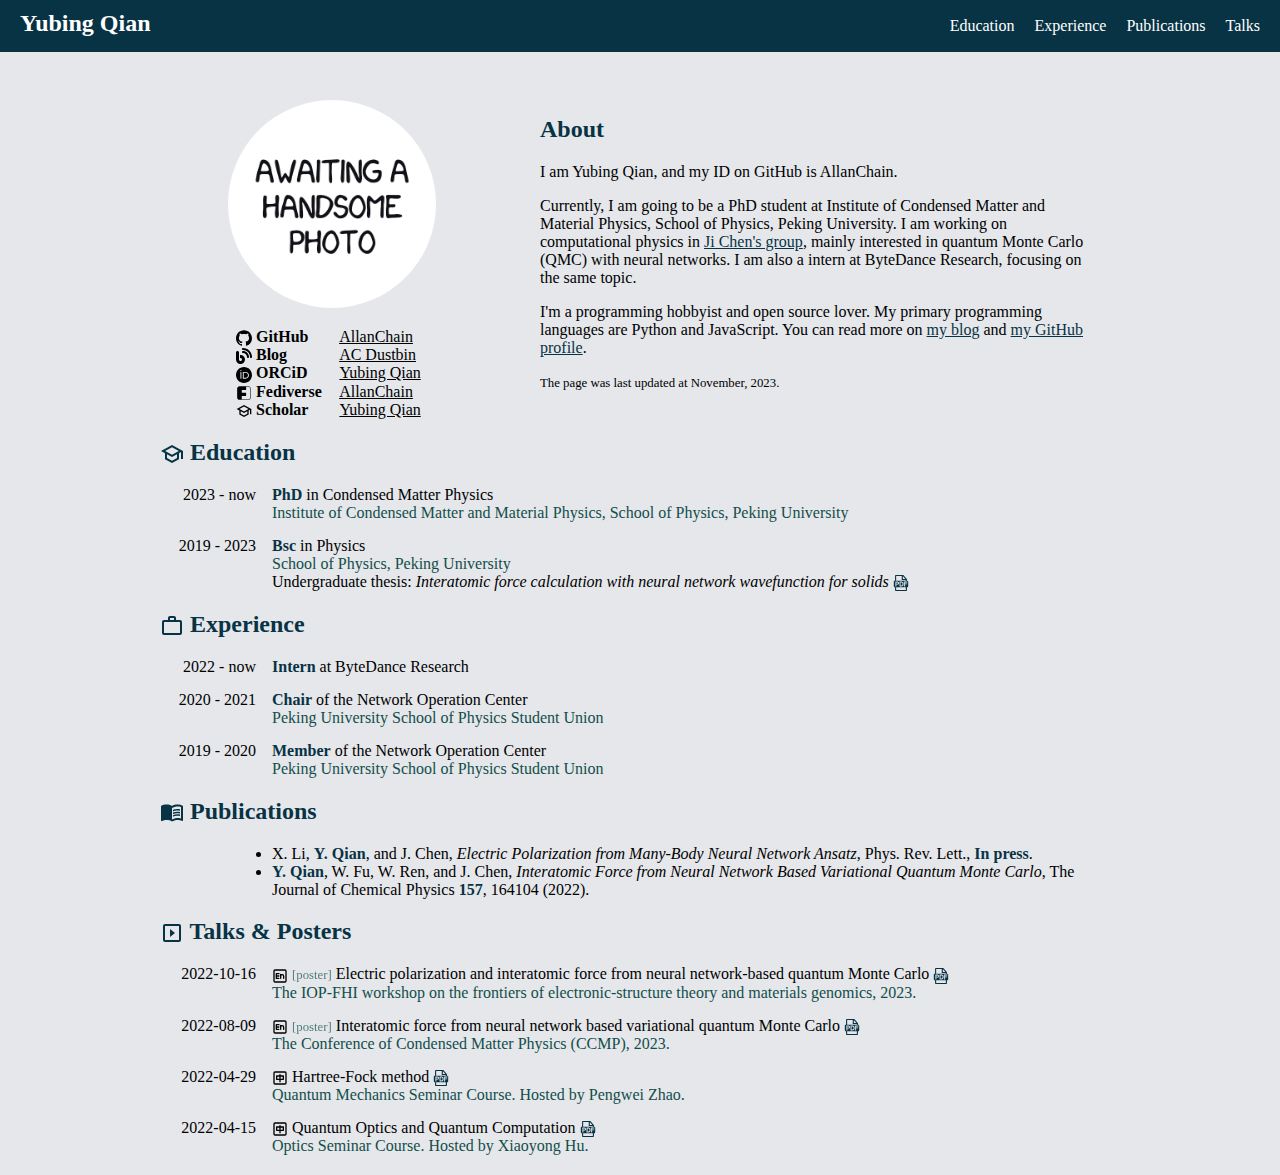
==== index.html @ 4bd6f811 "back to microanalytics" ====
<!DOCTYPE html>
<html lang="en">
  <head>
    <title>Allan Chain</title>
    <meta charset="UTF-8">
    <meta name="viewport" content="width=device-width, initial-scale=1">
    <link rel='icon' type='image/x-icon' href="/favicon.ico" />
    <link rel="stylesheet" href="style.css">
    <link rel="stylesheet" href="icon.css">
    <meta name="google-site-verification" content="9nytPC5nBPaVW8sXZ7I2tT96HIYhOhMF_P_cXJrMD-0" />
    <script data-host="https://app.microanalytics.io" data-dnt="false" src="https://app.microanalytics.io/js/script.js" id="ZwSg9rf6GA" async defer></script>
  </head>
  <body>
    <nav>
      <a class="name" href="#">Yubing Qian</a>
      <div class="divider"></div>
      <div class="nav-items">
        <a href="#education">
          <div class="icon i-school"></div>
          <div>Education</div>
        </a>
        <a href="#experience">
          <div class="icon i-work"></div>
          <div>Experience</div>
        </a>
        <a href="#publications">
          <div class="icon i-book"></div>
          <div>Publications</div>
        </a>
        <a href="#talks">
          <div class="icon i-slideshow"></div>
          <div>Talks</div>
        </a>
      </div>
    </nav>
    <main>
      <div class="header">
        <div class="avatar">
          <img src="avatar.png" alt="avatar">
          <div class="links">
            <div>
              <span class="icon i-github"></span>
              <span class="link-name">GitHub</span>
              <a href="https://github.com/AllanChain/">AllanChain</a>
            </div>
            <div>
              <span class="icon i-blog"></span>
              <span class="link-name">Blog</span>
              <a href="https://allanchain.github.io/blog/">AC Dustbin</a>
            </div>
            <div>
              <span class="icon i-orcid"></span>
              <span class="link-name">ORCiD</span>
              <a href="https://orcid.org/0000-0001-6980-163X">Yubing Qian</a>
            </div>
            <div>
              <span class="icon i-friendica"></span>
              <span class="link-name">Fediverse</span>
              <a href="https://venera.social/profile/allanchain">AllanChain</a>
            </div>
            <div>
              <span class="icon i-school"></span>
              <span class="link-name">Scholar</span>
              <a href="https://www.semanticscholar.org/author/Yubing-Qian/1491682047">Yubing Qian</a>
            </div>
          </div>
        </div>
        <div class="intro">
          <h2>About</h2>
          <p>I am Yubing Qian, and my ID on GitHub is AllanChain.</p>
          <p>
            Currently, I am going to be a PhD student at
            Institute of Condensed Matter and Material Physics, School of Physics, Peking University.
            I am working on computational physics in
            <a href="https://github.com/TheChenGroup">Ji Chen's group</a>,
            mainly interested in quantum Monte Carlo (QMC) with neural networks.
            I am also a intern at ByteDance Research, focusing on the same topic.
          </p>
          <p>
            I'm a programming hobbyist and open source lover.
            My primary programming languages are Python and JavaScript.
            You can read more on <a href="https://allanchain.github.io/blog/">my blog</a>
            and <a href="https://github.com/AllanChain/">my GitHub profile</a>.
          </p>
          <p>
            <span style="font-size: 0.8em">The page was last updated at November, 2023.</span>
          </p>
        </div>
      </div>
      <h2 id="education">
        <span class="icon i-school"></span>
        Education
      </h2>
      <div class="timeline">
        <div class="time-line-item">
          <div class="time-range">
            2023 - now
          </div>
          <div class="time-line-description">
            <div><b>PhD</b> in Condensed Matter Physics</div>
            <div class="institution">Institute of Condensed Matter and Material Physics, School of Physics, Peking University</div>
          </div>
        </div>
        <div class="time-line-item">
          <div class="time-range">
            2019 - 2023
          </div>
          <div class="time-line-description">
            <div><b>Bsc</b> in Physics</div>
            <div class="institution">School of Physics, Peking University</div>
            <div>
              Undergraduate thesis:
              <em>Interatomic force calculation with neural network wavefunction for solids</em>
              <a href="https://www.mediafire.com/file/3s5etqgietz01zw/Interatomic_force_calculation_with_neural_network_wavefunction_for_solids.pdf/file">
                <span class="icon i-pdf"></span>
              </a>
            </div>
          </div>
        </div>
      </div>

      <h2 id="experience">
        <span class="icon i-work"></span>
        Experience
      </h2>
      <div class="timeline">
        <div class="time-line-item">
          <div class="time-range">
            2022 - now
          </div>
          <div class="time-line-description">
            <div><b>Intern</b> at ByteDance Research</div>
          </div>
        </div>
        <div class="time-line-item">
          <div class="time-range">
            2020 - 2021
          </div>
          <div class="time-line-description">
            <div><b>Chair</b> of the Network Operation Center</div>
            <div class="institution">Peking University School of Physics Student Union</div>
          </div>
        </div><div class="time-line-item">
          <div class="time-range">
            2019 - 2020
          </div>
          <div class="time-line-description">
            <div><b>Member</b> of the Network Operation Center</div>
            <div class="institution">Peking University School of Physics Student Union</div>
          </div>
        </div>
      </div>

      <h2 id="publications">
        <span class="icon i-book"></span>
        Publications
      </h2>
      <ul>
        <li>
          X. Li, <b>Y. Qian</b>, and J. Chen,
          <i>Electric Polarization from Many-Body Neural Network Ansatz</i>,
          Phys. Rev. Lett., <b>In press</b>.
        </li>
        <li>
          <b>Y. Qian</b>, W. Fu, W. Ren, and J. Chen,
          <i>Interatomic Force from Neural Network Based Variational Quantum Monte Carlo</i>,
          The Journal of Chemical Physics <b>157</b>, 164104 (2022).
        </li>
      </ul>

      <h2 id="talks">
        <span class="icon i-slideshow"></span>
        Talks & Posters
      </h2>
      <div class="timeline">
        <div class="time-line-item">
          <div class="time-range">
            2022-10-16
          </div>
          <div class="time-line-description">
            <div>
              <span class="icon i-english"></span>
              <span class="poster"></span>
              Electric polarization and interatomic force from neural network-based quantum Monte Carlo
              <a href="https://www.mediafire.com/file/8uxyxtny9loh3sa/poster.pdf/file">
                <span class="icon i-pdf"></span>
              </a>
            </div>
            <div class="institution">
              The IOP-FHI workshop on the frontiers of electronic-structure theory and materials genomics, 2023.
            </div>
          </div>
        </div>
        <div class="time-line-item">
          <div class="time-range">
            2022-08-09
          </div>
          <div class="time-line-description">
            <div>
              <span class="icon i-english"></span>
              <span class="poster"></span>
              Interatomic force from neural network based variational quantum Monte Carlo
              <a href="https://www.mediafire.com/file/l6d18c5gjpnh0fg/poster.pdf/file">
                <span class="icon i-pdf"></span>
              </a>
            </div>
            <div class="institution">
              The Conference of Condensed Matter Physics (CCMP), 2023.
            </div>
          </div>
        </div>
        <div class="time-line-item">
          <div class="time-range">
            2022-04-29
          </div>
          <div class="time-line-description">
            <div>
              <span class="icon i-chinese"></span>
              Hartree-Fock method
              <a href="https://www.mediafire.com/file/gdtmko2fjifnm7p/hf.pdf/file">
                <span class="icon i-pdf"></span>
              </a>
            </div>
            <div class="institution">
              Quantum Mechanics Seminar Course.
              Hosted by Pengwei Zhao.
            </div>
          </div>
        </div>
        <div class="time-line-item">
          <div class="time-range">
            2022-04-15
          </div>
          <div class="time-line-description">
            <div>
              <span class="icon i-chinese"></span>
              Quantum Optics and Quantum Computation
              <a href="https://www.mediafire.com/file/71k41g8bdwsgc31/quantum-optics.pdf/file">
                <span class="icon i-pdf"></span>
              </a>
            </div>
            <div class="institution">
              Optics Seminar Course.
              Hosted by Xiaoyong Hu.
            </div>
          </div>
        </div>
      </div>
    </main>
  </body>
</html>
---- style.css ----
:root {
  --cyan-950: #083344;
  --cyan-900: #164e63;
  --cyan-100: #cffafe;
  --teal-900: #134e4a;
  --teal-500: #14b8a6;
  --gray-900: #111827;
  --gray-200: #e5e7eb;
  --gray-100: #f3f4f6;
  --fuchsia-800: #86198f;
  --primary: var(--cyan-950);
  --secondary: var(--teal-900);
  --text: black;
  --background: var(--gray-200);
}
@media (prefers-color-scheme: dark) {
  :root {
    --primary: var(--teal-500);
    --secondary: var(--cyan-100);
    --text: var(--gray-200);
    --background: var(--gray-900);
  }
}
html {
  color: var(--text);
  background-color: var(--background);
}
body {
  margin: 0 0 20px 0;
}
h2, h3, h4, h5, h6, b {
  color: var(--primary);
}
a {
  color: var(--primary);
}
@media screen and (max-width: 599px) {
  h2 {
    scroll-margin-top: 120px;
  }
}
@media screen and (min-width: 600px) {
  h2 {
    scroll-margin-top: 80px;
  }
}

nav {
  top: 0;
  position: sticky;
  z-index: 10;
  background-color: var(--cyan-950);
  padding: 10px 10px;
  display: flex;
  flex-wrap: wrap;
  align-items: center;
  justify-content: center;
}
@media (prefers-color-scheme: dark) {
  nav {
    background-color: var(--cyan-900);
  }
}
nav a {
  text-decoration: none;
}
nav .name {
  font-size: 1.5em;
  font-weight: bold;
  color: rgba(256, 256, 256, 230);
  margin: 0 0 5px 10px;
}
nav .nav-items {
  display: flex;
}
nav .nav-items a {
  margin: 0 10px;
  color: rgba(256, 256, 256, 170);
}
nav .nav-items a:hover {
  color: rgba(256, 256, 256, 230);
}
@media screen and (max-width: 599px) {
  nav .divider {
    flex-basis: 100%;
  }
  nav .nav-items {
    flex-grow: 1;
    align-items: center;
    justify-content: space-between;
  }
  nav .nav-items a {
    display: block;
    flex-grow: 1;
    text-align: center;
    font-size: 0.8em;
  }
  nav .nav-items a > .icon {
    font-size: 1.5rem;
  }
}
@media screen and (min-width: 600px) {
  nav .divider {
    flex: 1 1 0%;
  }
  nav .nav-items a {
    font-weight: 500;
  }
  nav .nav-items a > .icon {
    display: none;
  }
}

main {
  margin: 0 auto;
  padding: 0 20px;
  max-width: 60rem;
}

.header {
  margin-top: 2rem;
  display: flex;
  flex-wrap: wrap;
  justify-content: space-around;
  align-items: center;
}
.header > .avatar > img {
  border-radius: 50%;
  width: 13rem;
  height: 13rem;
  margin: 1rem 2rem;
}
.header .links {
  margin-left: 2.5rem;
}
.header .links a {
  color: var(--text);
}
.header .links .link-name {
  display: inline-block;
  width: 5rem;
  font-weight: bold;
}
.header > .intro {
  width: 25rem;
  flex-grow: 0.5;
}

.time-line-item {
  margin: 15px 0;
}
.institution {
  color: var(--secondary);
}
@media screen and (max-width: 599px) {
  .time-range {
    color: var(--secondary);
    font-weight: bold;
  }
  main > ul {
    padding-left: 1rem;
  }
}
@media screen and (min-width: 600px) {
  .time-line-item {
    display: flex;
  }
  .time-range {
    width: 6rem;
    margin-right: 1rem;
    text-align: right;
    flex-shrink: 0;
  }
  main > ul {
    padding-left: 7rem;
  }
}

.poster::before {
  content: "[poster]";
  color: var(--secondary);
  font-size: 0.8em;
  opacity: 0.7;
}
---- icon.css ----
/*
* vim: nowrap
* CSS icons copied from UnoCSS
*/
.icon {
  mask: var(--icon) no-repeat;
  mask-size: 100% 100%;
  background-color: currentColor;
  color: inherit;
  display: inline-block;
  vertical-align: sub;
  width: 1em;
  height: 1em;
}

.i-school {
  --icon: url("[data-uri]");
}
.i-work {
  --icon: url("[data-uri]");
}
.i-book {
  --icon: url("[data-uri]");
}
.i-slideshow {
  --icon: url("[data-uri]");
}
.i-pdf {
  --icon: url("[data-uri]");
}
.i-chinese {
  --icon: url("[data-uri]");
}
.i-english {
  --icon: url("[data-uri]");
}
.i-orcid {
  --icon: url("[data-uri]");
}
.i-github {
  --icon: url("[data-uri]");
}
.i-friendica {
  --icon: url("[data-uri]");
}
.i-blog {
  --icon: url("[data-uri]");
}
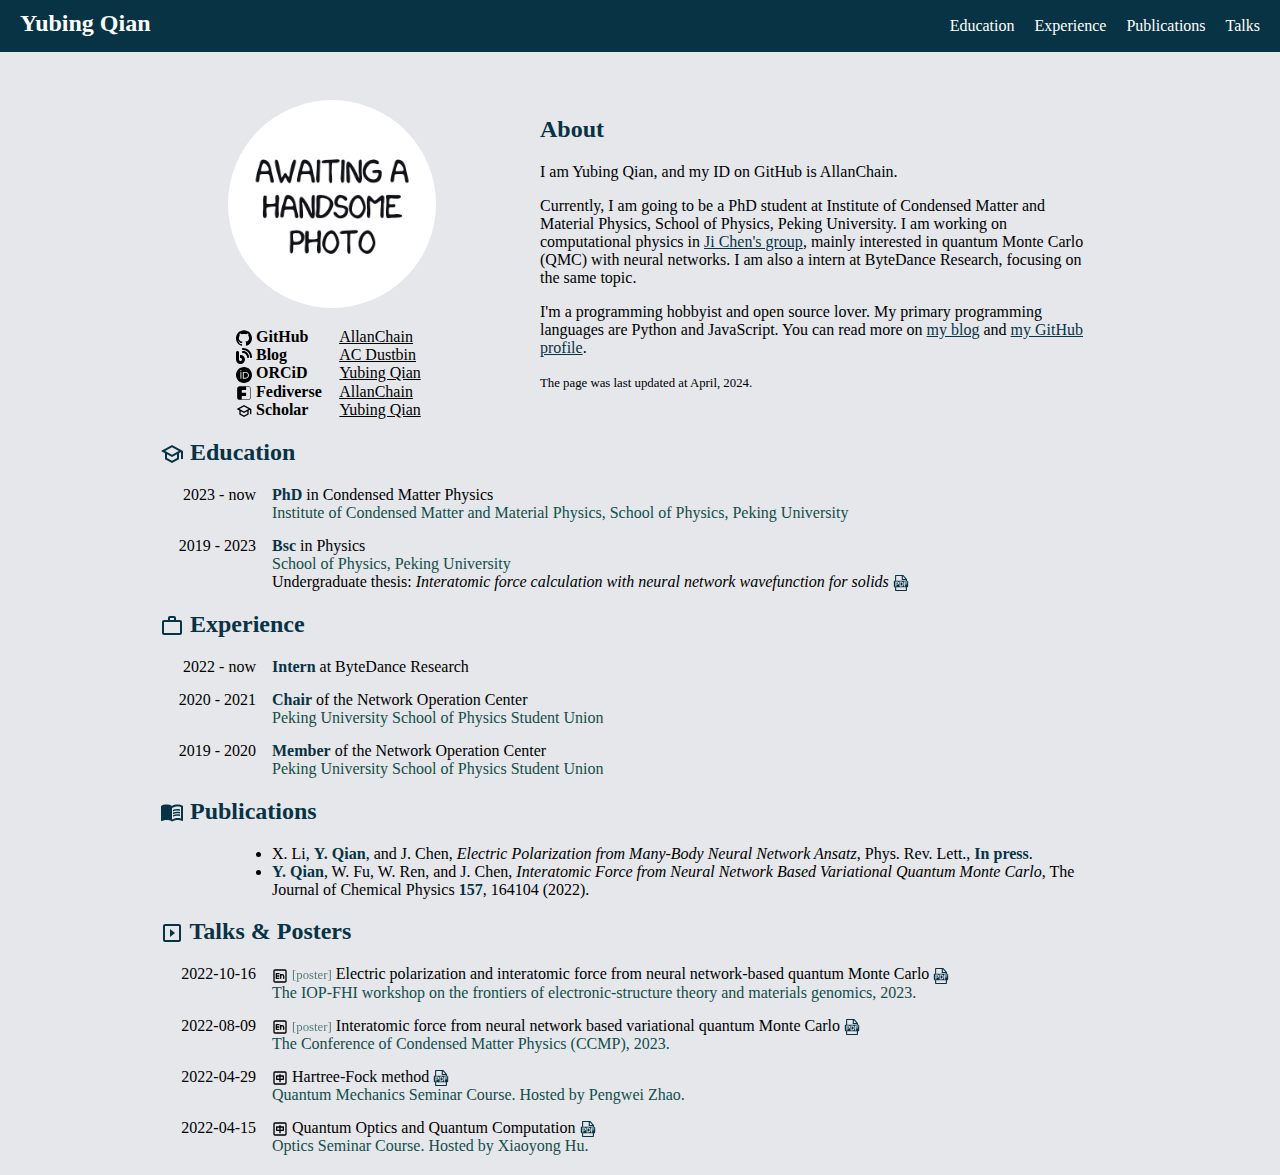
==== commit b55da843: "update time" ====
--- a/index.html
+++ b/index.html
@@ -83,7 +83,7 @@
             and <a href="https://github.com/AllanChain/">my GitHub profile</a>.
           </p>
           <p>
-            <span style="font-size: 0.8em">The page was last updated at November, 2023.</span>
+            <span style="font-size: 0.8em">The page was last updated at April, 2024.</span>
           </p>
         </div>
       </div>
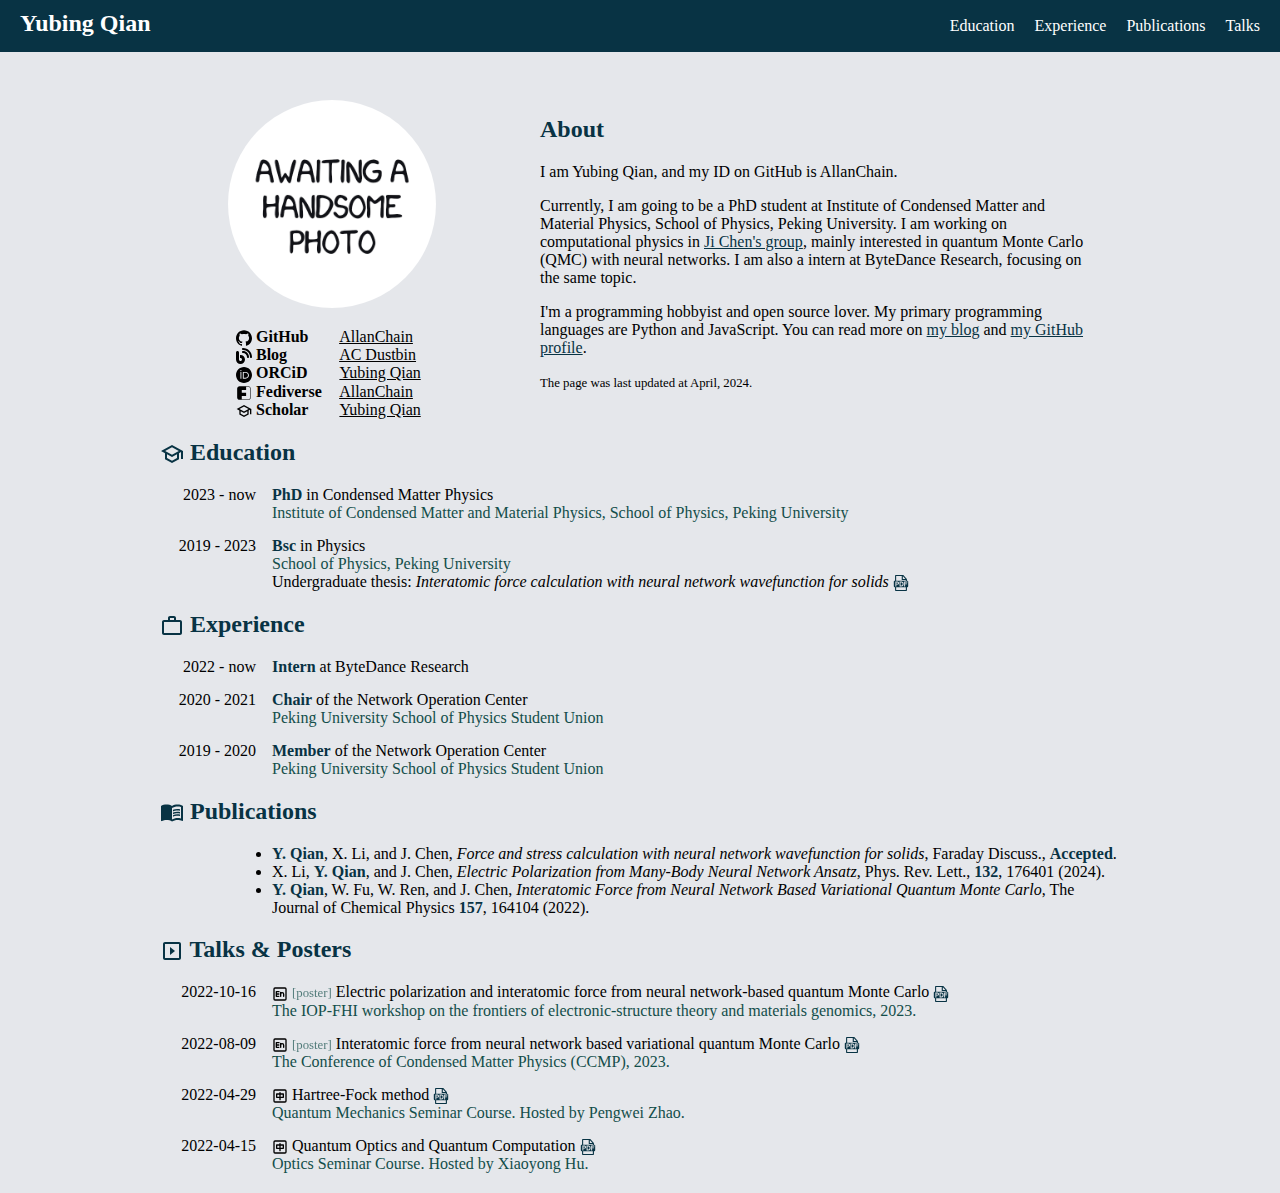
==== commit e386fe2f: "update publications" ====
--- a/index.html
+++ b/index.html
@@ -157,9 +157,14 @@
       </h2>
       <ul>
         <li>
+          <b>Y. Qian</b>, X. Li, and J. Chen,
+          <i>Force and stress calculation with neural network wavefunction for solids</i>,
+          Faraday Discuss., <b>Accepted</b>.
+        </li>
+        <li>
           X. Li, <b>Y. Qian</b>, and J. Chen,
           <i>Electric Polarization from Many-Body Neural Network Ansatz</i>,
-          Phys. Rev. Lett., <b>In press</b>.
+          Phys. Rev. Lett., <b>132</b>, 176401 (2024).
         </li>
         <li>
           <b>Y. Qian</b>, W. Fu, W. Ren, and J. Chen,
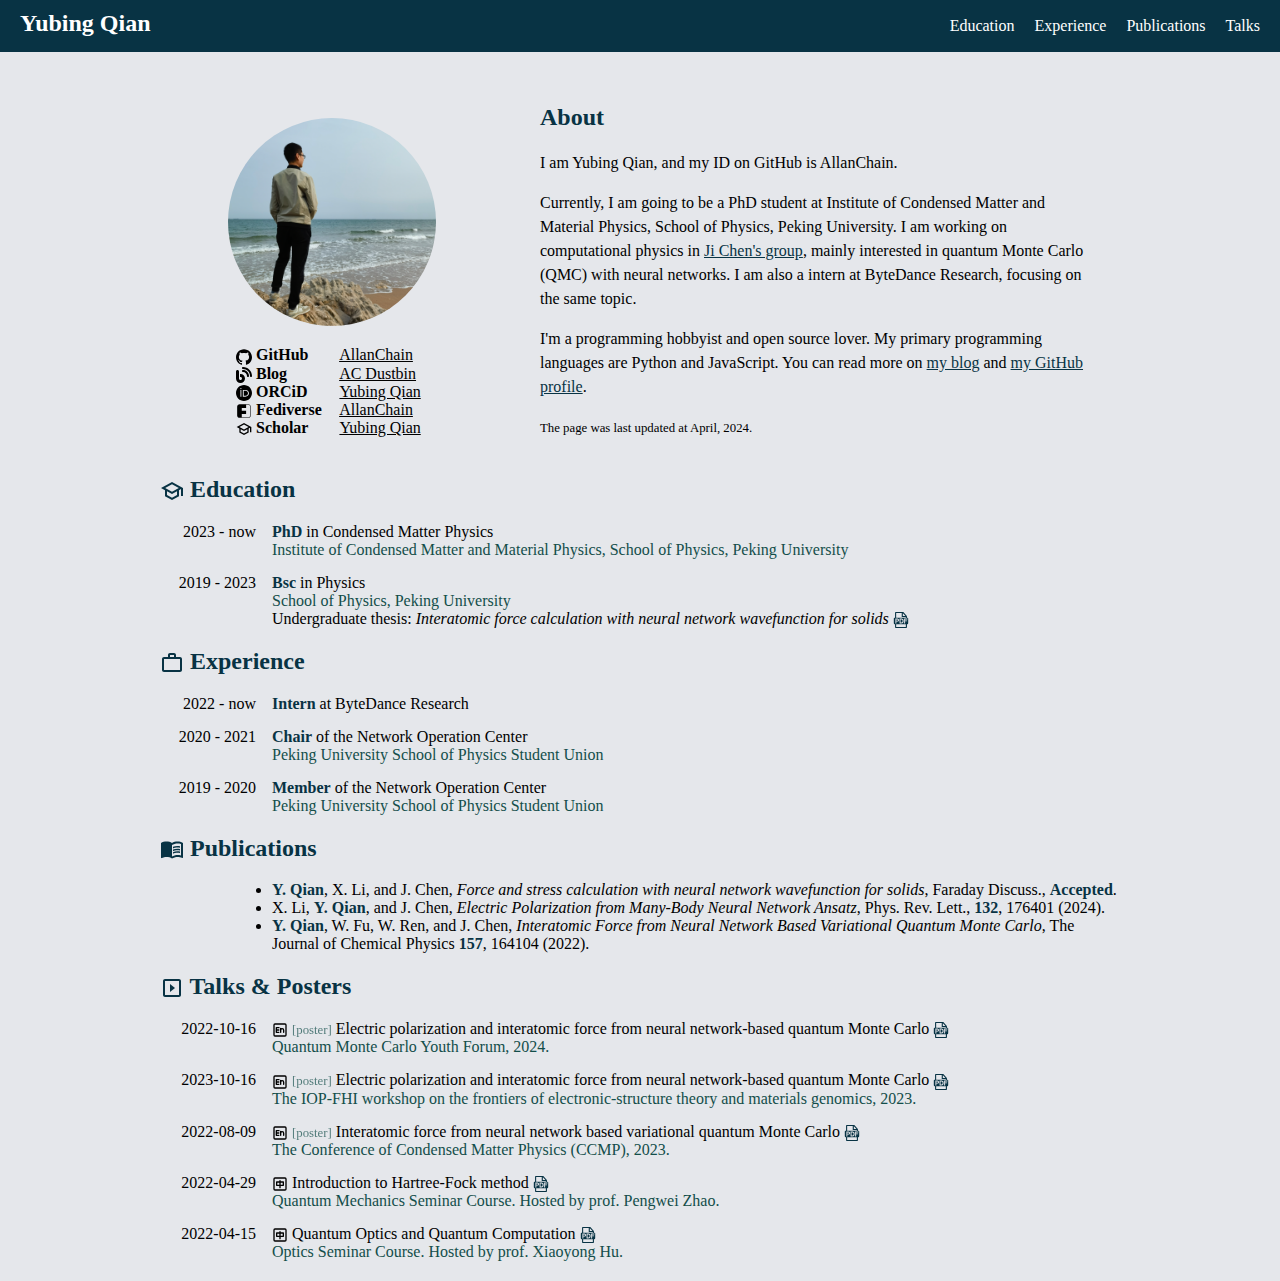
==== commit b46e7469: "store files in zenodo" ====
--- a/index.html
+++ b/index.html
@@ -8,7 +8,7 @@
     <link rel="stylesheet" href="style.css">
     <link rel="stylesheet" href="icon.css">
     <meta name="google-site-verification" content="9nytPC5nBPaVW8sXZ7I2tT96HIYhOhMF_P_cXJrMD-0" />
-    <script data-host="https://app.microanalytics.io" data-dnt="false" src="https://app.microanalytics.io/js/script.js" id="ZwSg9rf6GA" async defer></script>
+    <script async defer src="https://scripts.simpleanalyticscdn.com/latest.js"></script>
   </head>
   <body>
     <nav>
@@ -111,7 +111,7 @@
             <div>
               Undergraduate thesis:
               <em>Interatomic force calculation with neural network wavefunction for solids</em>
-              <a href="https://www.mediafire.com/file/3s5etqgietz01zw/Interatomic_force_calculation_with_neural_network_wavefunction_for_solids.pdf/file">
+              <a href="https://doi.org/10.5281/zenodo.14614716">
                 <span class="icon i-pdf"></span>
               </a>
             </div>
@@ -187,7 +187,25 @@
               <span class="icon i-english"></span>
               <span class="poster"></span>
               Electric polarization and interatomic force from neural network-based quantum Monte Carlo
-              <a href="https://www.mediafire.com/file/8uxyxtny9loh3sa/poster.pdf/file">
+              <a href="https://doi.org/10.5281/zenodo.14615511">
+                <span class="icon i-pdf"></span>
+              </a>
+            </div>
+            <div class="institution">
+              Quantum Monte Carlo Youth Forum, 2024.
+            </div>
+          </div>
+        </div>
+        <div class="time-line-item">
+          <div class="time-range">
+            2023-10-16
+          </div>
+          <div class="time-line-description">
+            <div>
+              <span class="icon i-english"></span>
+              <span class="poster"></span>
+              Electric polarization and interatomic force from neural network-based quantum Monte Carlo
+              <a href="https://doi.org/10.5281/zenodo.14615416">
                 <span class="icon i-pdf"></span>
               </a>
             </div>
@@ -205,7 +223,7 @@
               <span class="icon i-english"></span>
               <span class="poster"></span>
               Interatomic force from neural network based variational quantum Monte Carlo
-              <a href="https://www.mediafire.com/file/l6d18c5gjpnh0fg/poster.pdf/file">
+              <a href="https://doi.org/10.5281/zenodo.14614905">
                 <span class="icon i-pdf"></span>
               </a>
             </div>
@@ -221,14 +239,14 @@
           <div class="time-line-description">
             <div>
               <span class="icon i-chinese"></span>
-              Hartree-Fock method
-              <a href="https://www.mediafire.com/file/gdtmko2fjifnm7p/hf.pdf/file">
+              Introduction to Hartree-Fock method
+              <a href="https://doi.org/10.5281/zenodo.14615834">
                 <span class="icon i-pdf"></span>
               </a>
             </div>
             <div class="institution">
               Quantum Mechanics Seminar Course.
-              Hosted by Pengwei Zhao.
+              Hosted by prof. Pengwei Zhao.
             </div>
           </div>
         </div>
@@ -240,13 +258,13 @@
             <div>
               <span class="icon i-chinese"></span>
               Quantum Optics and Quantum Computation
-              <a href="https://www.mediafire.com/file/71k41g8bdwsgc31/quantum-optics.pdf/file">
+              <a href="https://doi.org/10.5281/zenodo.14615883">
                 <span class="icon i-pdf"></span>
               </a>
             </div>
             <div class="institution">
               Optics Seminar Course.
-              Hosted by Xiaoyong Hu.
+              Hosted by prof. Xiaoyong Hu.
             </div>
           </div>
         </div>
--- a/style.css
+++ b/style.css
@@ -33,6 +33,9 @@
 }
 a {
   color: var(--primary);
+}
+p {
+  line-height: 1.5em;
 }
 @media screen and (max-width: 599px) {
   h2 {
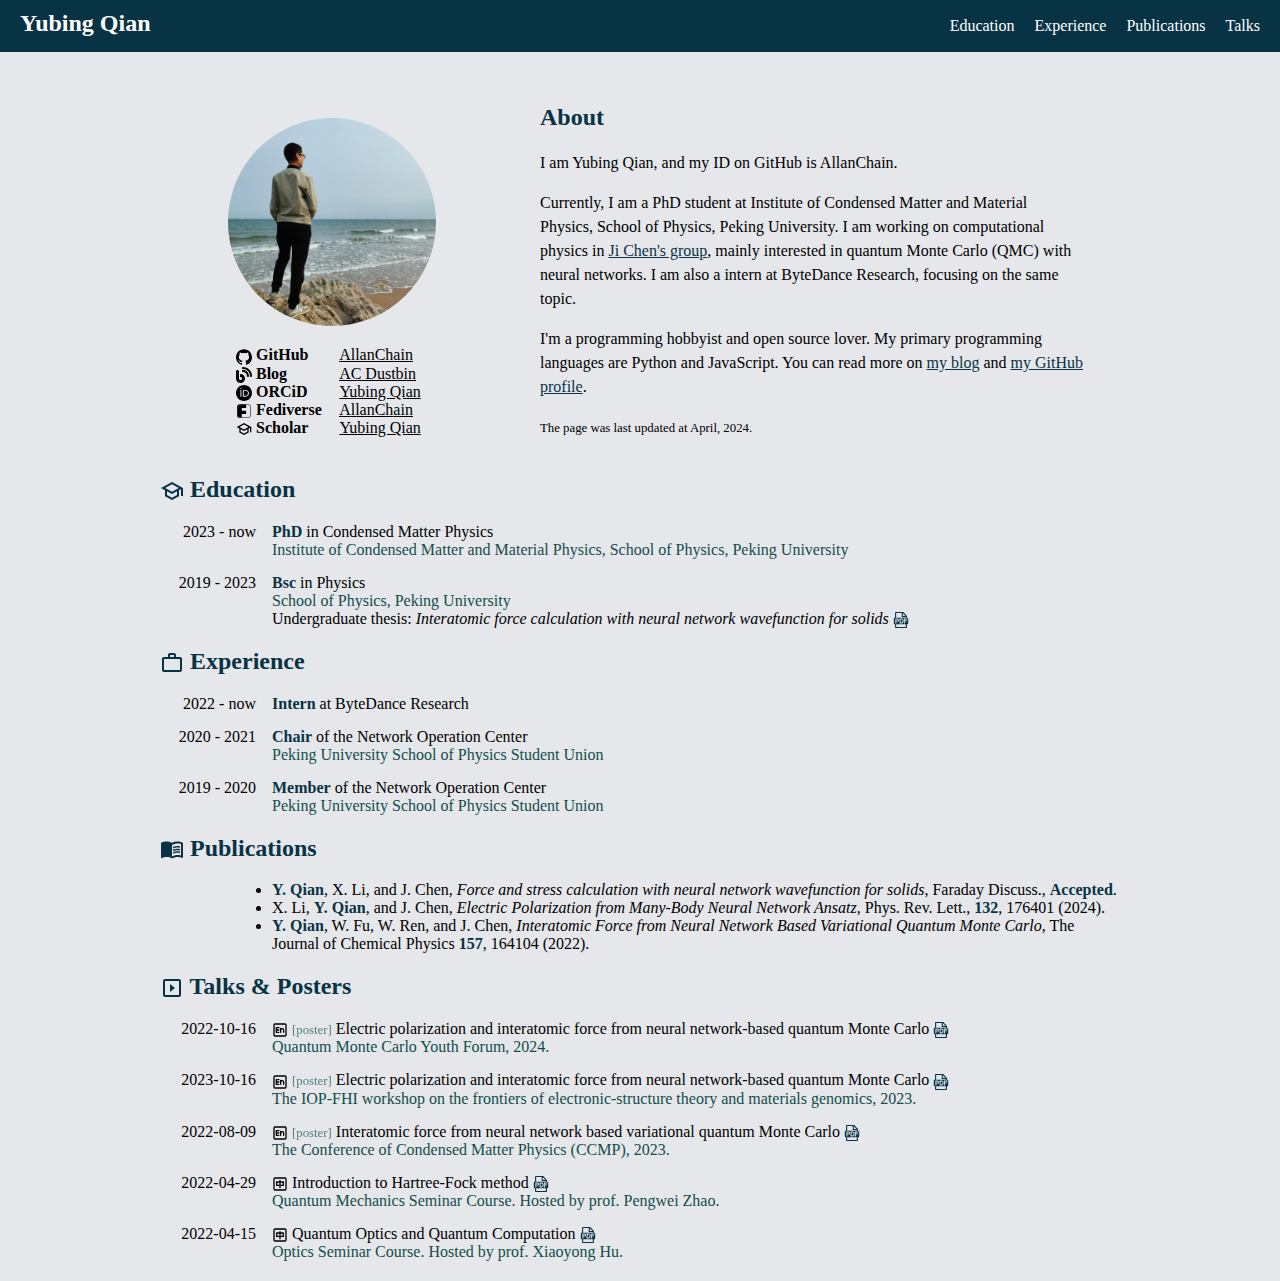
==== commit 572c4e0e: "update page title and description" ====
--- a/index.html
+++ b/index.html
@@ -1,7 +1,7 @@
 <!DOCTYPE html>
 <html lang="en">
   <head>
-    <title>Allan Chain</title>
+    <title>Yubing Qian</title>
     <meta charset="UTF-8">
     <meta name="viewport" content="width=device-width, initial-scale=1">
     <link rel='icon' type='image/x-icon' href="/favicon.ico" />
@@ -69,7 +69,7 @@
           <h2>About</h2>
           <p>I am Yubing Qian, and my ID on GitHub is AllanChain.</p>
           <p>
-            Currently, I am going to be a PhD student at
+            Currently, I am a PhD student at
             Institute of Condensed Matter and Material Physics, School of Physics, Peking University.
             I am working on computational physics in
             <a href="https://github.com/TheChenGroup">Ji Chen's group</a>,
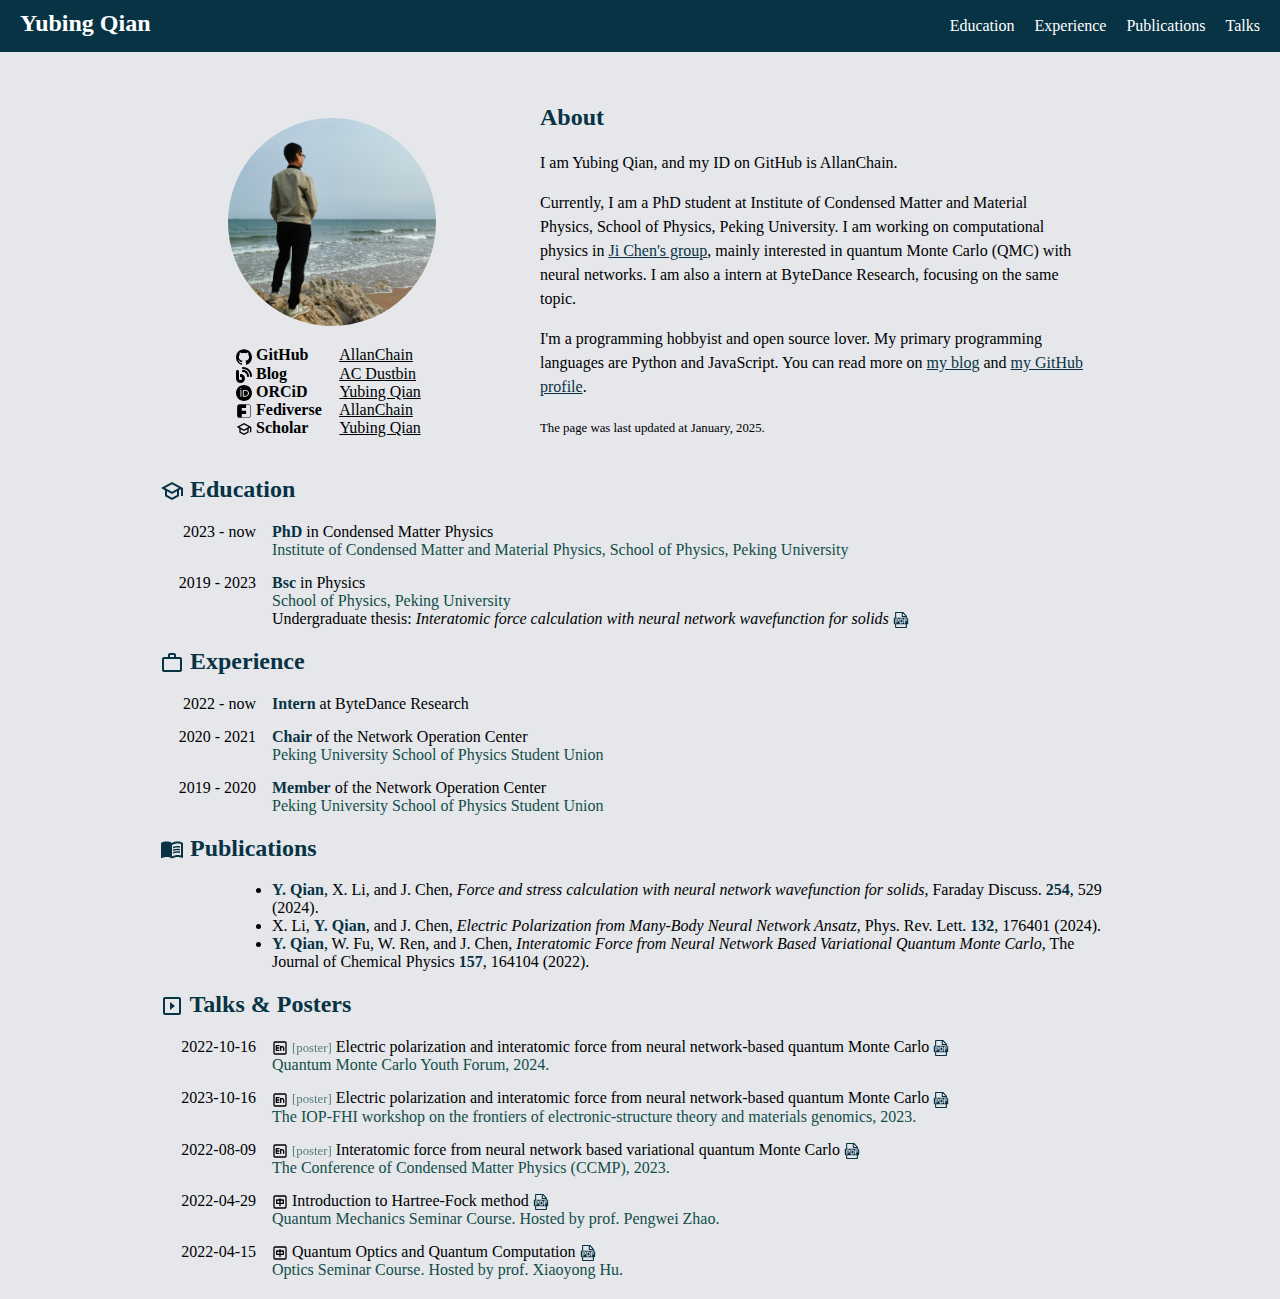
==== commit 1b8fc294: "update publications" ====
--- a/index.html
+++ b/index.html
@@ -83,7 +83,7 @@
             and <a href="https://github.com/AllanChain/">my GitHub profile</a>.
           </p>
           <p>
-            <span style="font-size: 0.8em">The page was last updated at April, 2024.</span>
+            <span style="font-size: 0.8em">The page was last updated at January, 2025.</span>
           </p>
         </div>
       </div>
@@ -159,12 +159,12 @@
         <li>
           <b>Y. Qian</b>, X. Li, and J. Chen,
           <i>Force and stress calculation with neural network wavefunction for solids</i>,
-          Faraday Discuss., <b>Accepted</b>.
+          Faraday Discuss. <b>254</b>, 529 (2024).
         </li>
         <li>
           X. Li, <b>Y. Qian</b>, and J. Chen,
           <i>Electric Polarization from Many-Body Neural Network Ansatz</i>,
-          Phys. Rev. Lett., <b>132</b>, 176401 (2024).
+          Phys. Rev. Lett. <b>132</b>, 176401 (2024).
         </li>
         <li>
           <b>Y. Qian</b>, W. Fu, W. Ren, and J. Chen,
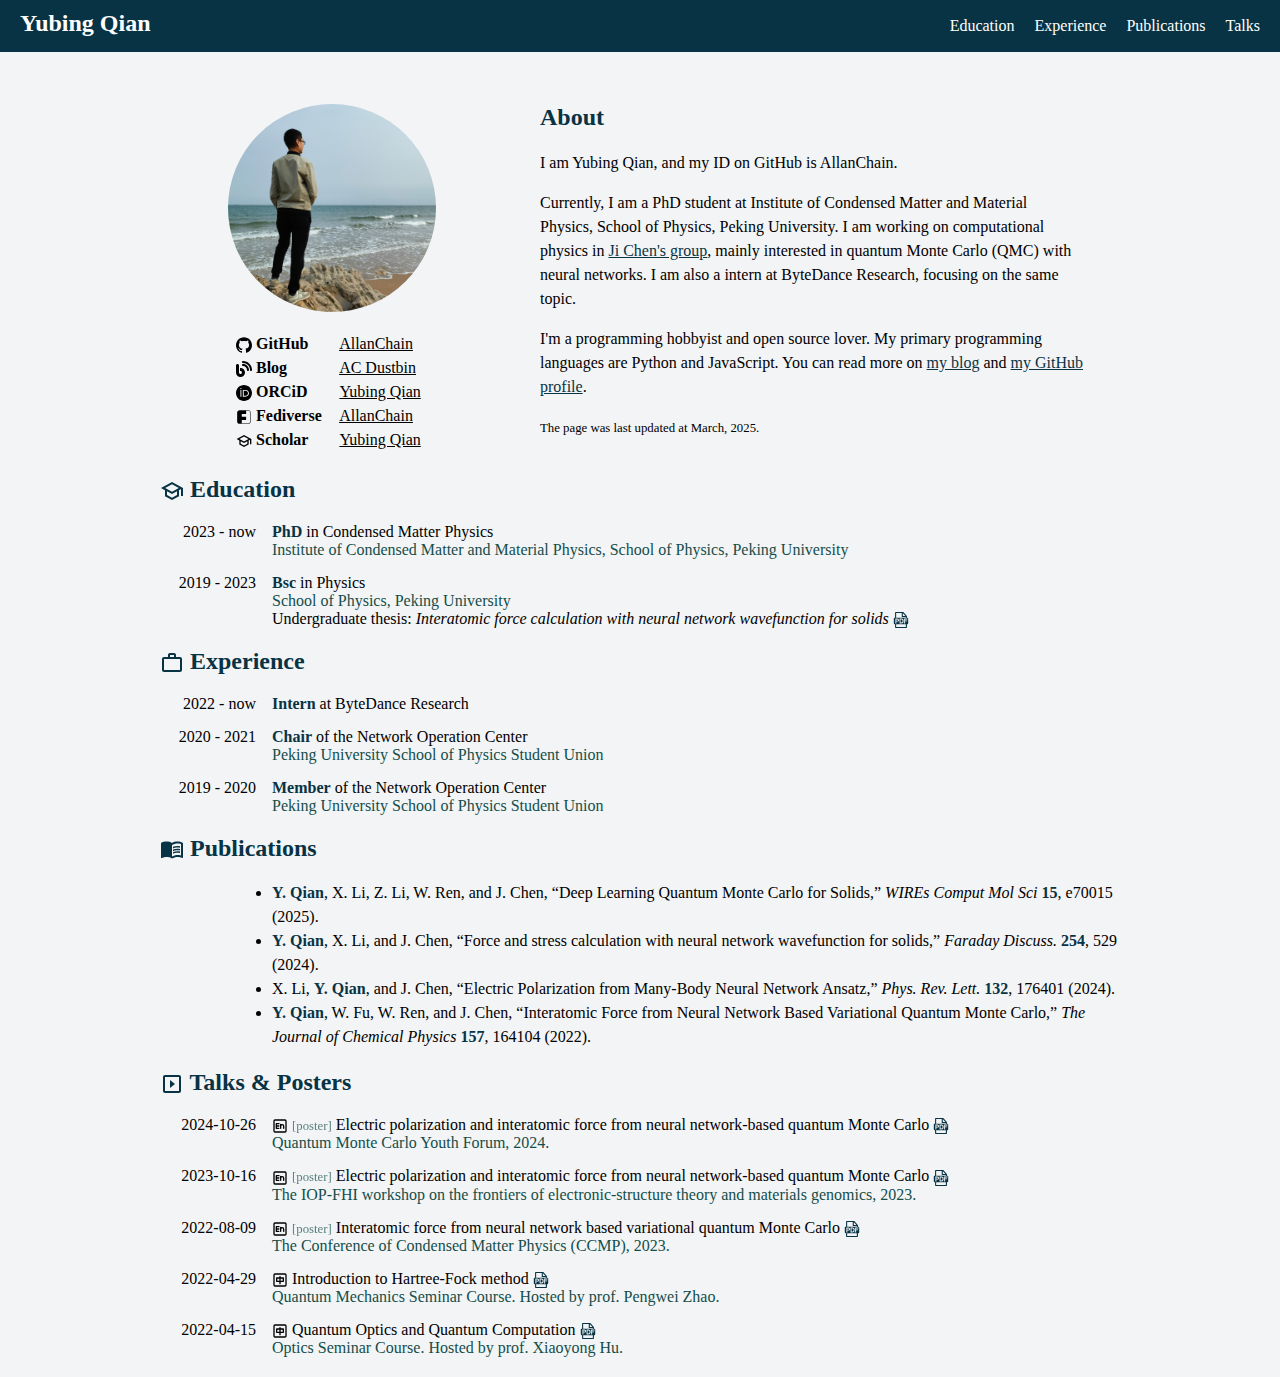
==== commit 96791595: "update publication and line height" ====
--- a/index.html
+++ b/index.html
@@ -83,7 +83,7 @@
             and <a href="https://github.com/AllanChain/">my GitHub profile</a>.
           </p>
           <p>
-            <span style="font-size: 0.8em">The page was last updated at January, 2025.</span>
+            <span style="font-size: 0.8em">The page was last updated at March, 2025.</span>
           </p>
         </div>
       </div>
@@ -157,19 +157,24 @@
       </h2>
       <ul>
         <li>
+          <b>Y. Qian</b>, X. Li, Z. Li, W. Ren, and J. Chen,
+          &ldquo;Deep Learning Quantum Monte Carlo for Solids,&rdquo;
+          <i>WIREs Comput Mol Sci</i> <b>15</b>, e70015 (2025).
+        </li>
+        <li>
           <b>Y. Qian</b>, X. Li, and J. Chen,
-          <i>Force and stress calculation with neural network wavefunction for solids</i>,
-          Faraday Discuss. <b>254</b>, 529 (2024).
+          &ldquo;Force and stress calculation with neural network wavefunction for solids,&rdquo;
+          <i>Faraday Discuss.</i> <b>254</b>, 529 (2024).
         </li>
         <li>
           X. Li, <b>Y. Qian</b>, and J. Chen,
-          <i>Electric Polarization from Many-Body Neural Network Ansatz</i>,
-          Phys. Rev. Lett. <b>132</b>, 176401 (2024).
+          &ldquo;Electric Polarization from Many-Body Neural Network Ansatz,&rdquo;
+          <i>Phys. Rev. Lett.</i> <b>132</b>, 176401 (2024).
         </li>
         <li>
           <b>Y. Qian</b>, W. Fu, W. Ren, and J. Chen,
-          <i>Interatomic Force from Neural Network Based Variational Quantum Monte Carlo</i>,
-          The Journal of Chemical Physics <b>157</b>, 164104 (2022).
+          &ldquo;Interatomic Force from Neural Network Based Variational Quantum Monte Carlo,&rdquo;
+          <i>The Journal of Chemical Physics</i> <b>157</b>, 164104 (2022).
         </li>
       </ul>
 
@@ -180,7 +185,7 @@
       <div class="timeline">
         <div class="time-line-item">
           <div class="time-range">
-            2022-10-16
+            2024-10-26
           </div>
           <div class="time-line-description">
             <div>
--- a/style.css
+++ b/style.css
@@ -11,7 +11,7 @@
   --primary: var(--cyan-950);
   --secondary: var(--teal-900);
   --text: black;
-  --background: var(--gray-200);
+  --background: var(--gray-100);
 }
 @media (prefers-color-scheme: dark) {
   :root {
@@ -24,6 +24,7 @@
 html {
   color: var(--text);
   background-color: var(--background);
+  overscroll-behavior: none;
 }
 body {
   margin: 0 0 20px 0;
@@ -34,7 +35,7 @@
 a {
   color: var(--primary);
 }
-p {
+p, li, .links {
   line-height: 1.5em;
 }
 @media screen and (max-width: 599px) {
